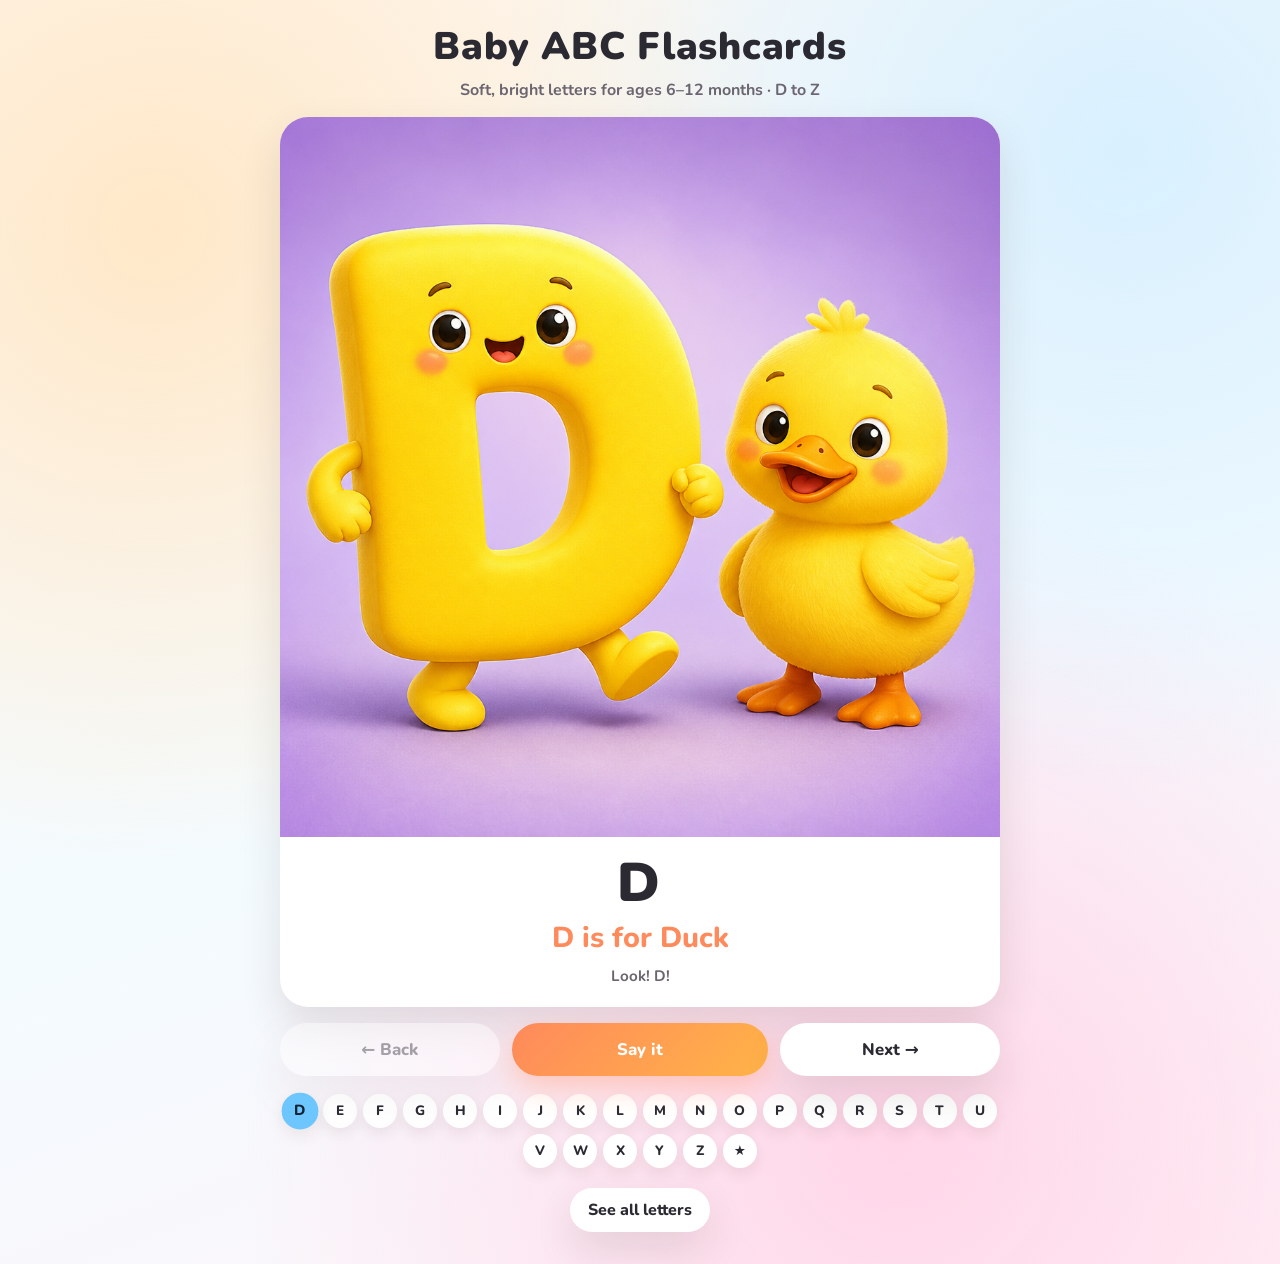
==== baby-alphabet/index.html @ 134127eb "Add baby ABC flashcard images for letters D–Z Create a consistent low-stimulation alphabet image set" ====
<!DOCTYPE html>
<html lang="en">
<head>
  <meta charset="UTF-8" />
  <meta name="viewport" content="width=device-width, initial-scale=1, viewport-fit=cover" />
  <title>Baby ABC Flashcards · D–Z</title>
  <link rel="preconnect" href="https://fonts.googleapis.com" />
  <link rel="preconnect" href="https://fonts.gstatic.com" crossorigin />
  <link href="https://fonts.googleapis.com/css2?family=Nunito:wght@700;800;900&display=swap" rel="stylesheet" />
  <style>
    :root {
      --bg: #fff8f2;
      --ink: #2b2a33;
      --muted: #6b6570;
      --card: #ffffff;
      --accent: #ff8a5c;
      --accent-2: #6ec6ff;
      --soft: #ffe3d3;
      --shadow: 0 18px 40px rgba(60, 40, 30, 0.12);
    }

    * { box-sizing: border-box; }

    html, body {
      margin: 0;
      min-height: 100%;
      font-family: "Nunito", system-ui, sans-serif;
      color: var(--ink);
      background:
        radial-gradient(circle at 12% 18%, #ffe8c8 0%, transparent 42%),
        radial-gradient(circle at 88% 12%, #d8f0ff 0%, transparent 40%),
        radial-gradient(circle at 70% 90%, #ffd6e8 0%, transparent 45%),
        linear-gradient(160deg, #fff8f2, #f3fbff 55%, #fff4f8);
    }

    body {
      display: flex;
      flex-direction: column;
      align-items: center;
      padding: 1.25rem 1rem 2rem;
    }

    header {
      width: min(720px, 100%);
      text-align: center;
      margin-bottom: 1rem;
      animation: rise 0.7s ease-out both;
    }

    h1 {
      margin: 0;
      font-size: clamp(1.6rem, 5vw, 2.4rem);
      font-weight: 900;
      letter-spacing: 0.02em;
    }

    .subtitle {
      margin: 0.4rem 0 0;
      color: var(--muted);
      font-size: 1rem;
      font-weight: 700;
    }

    .card {
      width: min(720px, 100%);
      background: var(--card);
      border-radius: 28px;
      box-shadow: var(--shadow);
      overflow: hidden;
      animation: pop 0.55s ease-out both;
    }

    .image-wrap {
      position: relative;
      aspect-ratio: 1;
      background: var(--soft);
      overflow: hidden;
    }

    .image-wrap img {
      width: 100%;
      height: 100%;
      object-fit: cover;
      display: block;
      transition: opacity 0.35s ease, transform 0.45s ease;
    }

    .image-wrap img.swap {
      opacity: 0;
      transform: scale(0.97);
    }

    .caption {
      padding: 1.1rem 1.25rem 1.35rem;
      text-align: center;
    }

    .letter-say {
      margin: 0;
      font-size: clamp(2rem, 8vw, 3.4rem);
      font-weight: 900;
      line-height: 1.05;
      letter-spacing: 0.04em;
    }

    .word-say {
      margin: 0.35rem 0 0;
      font-size: clamp(1.25rem, 4.5vw, 1.8rem);
      font-weight: 800;
      color: var(--accent);
    }

    .hint {
      margin: 0.55rem 0 0;
      color: var(--muted);
      font-size: 0.95rem;
      font-weight: 700;
    }

    .controls {
      width: min(720px, 100%);
      display: flex;
      gap: 0.75rem;
      margin-top: 1rem;
      animation: rise 0.8s ease-out both;
    }

    button {
      appearance: none;
      border: 0;
      border-radius: 999px;
      padding: 0.95rem 1.1rem;
      font: inherit;
      font-weight: 800;
      font-size: 1.05rem;
      cursor: pointer;
      transition: transform 0.15s ease, background 0.2s ease, opacity 0.2s ease;
    }

    button:active { transform: scale(0.97); }
    button:disabled { opacity: 0.4; cursor: not-allowed; }

    .nav {
      flex: 1;
      background: #fff;
      color: var(--ink);
      box-shadow: var(--shadow);
    }

    .nav:hover { background: #fff6ef; }

    .speak {
      flex: 1.2;
      background: linear-gradient(135deg, var(--accent), #ffb347);
      color: #fff;
      box-shadow: 0 12px 28px rgba(255, 138, 92, 0.35);
    }

    .dots {
      width: min(720px, 100%);
      display: flex;
      flex-wrap: wrap;
      gap: 0.4rem;
      justify-content: center;
      margin-top: 1.1rem;
    }

    .dots button {
      width: 2.1rem;
      height: 2.1rem;
      padding: 0;
      border-radius: 50%;
      background: #fff;
      color: var(--ink);
      box-shadow: 0 6px 14px rgba(60, 40, 30, 0.08);
      font-size: 0.85rem;
    }

    .dots button[aria-current="true"] {
      background: var(--accent-2);
      color: #123;
      transform: scale(1.08);
    }

    .grid-link {
      margin-top: 1.25rem;
      font-weight: 800;
      color: var(--ink);
      text-decoration: none;
      background: #fff;
      padding: 0.7rem 1.1rem;
      border-radius: 999px;
      box-shadow: var(--shadow);
    }

    #grid {
      width: min(960px, 100%);
      display: none;
      grid-template-columns: repeat(auto-fill, minmax(160px, 1fr));
      gap: 0.85rem;
      margin-top: 1.5rem;
    }

    #grid.show { display: grid; }

    #grid a {
      text-decoration: none;
      color: inherit;
      background: #fff;
      border-radius: 18px;
      overflow: hidden;
      box-shadow: var(--shadow);
      transition: transform 0.15s ease;
    }

    #grid a:hover { transform: translateY(-2px); }

    #grid img {
      width: 100%;
      aspect-ratio: 1;
      object-fit: cover;
      display: block;
    }

    #grid p {
      margin: 0;
      padding: 0.55rem 0.6rem 0.7rem;
      text-align: center;
      font-weight: 800;
      font-size: 0.95rem;
    }

    @keyframes rise {
      from { opacity: 0; transform: translateY(10px); }
      to { opacity: 1; transform: translateY(0); }
    }

    @keyframes pop {
      from { opacity: 0; transform: scale(0.97); }
      to { opacity: 1; transform: scale(1); }
    }

    @media (prefers-reduced-motion: reduce) {
      *, *::before, *::after {
        animation: none !important;
        transition: none !important;
      }
    }
  </style>
</head>
<body>
  <header>
    <h1>Baby ABC Flashcards</h1>
    <p class="subtitle">Soft, bright letters for ages 6–12 months · D to Z</p>
  </header>

  <section class="card" aria-live="polite">
    <div class="image-wrap">
      <img id="cardImage" src="images/letter-d-duck.png" alt="Letter D for Duck" />
    </div>
    <div class="caption">
      <p class="letter-say" id="letterSay">D</p>
      <p class="word-say" id="wordSay">D is for Duck</p>
      <p class="hint" id="hintSay">Look! D!</p>
    </div>
  </section>

  <div class="controls">
    <button class="nav" id="prevBtn" type="button" aria-label="Previous letter">← Back</button>
    <button class="speak" id="speakBtn" type="button" aria-label="Say the letter">Say it</button>
    <button class="nav" id="nextBtn" type="button" aria-label="Next letter">Next →</button>
  </div>

  <div class="dots" id="dots" aria-label="Jump to letter"></div>
  <a class="grid-link" href="#all" id="gridToggle">See all letters</a>

  <section id="grid" aria-label="All alphabet flashcards"></section>

  <script>
    const cards = [
      { letter: "D", word: "Duck", file: "letter-d-duck.png", hint: "Look! D!" },
      { letter: "E", word: "Elephant", file: "letter-e-elephant.png", hint: "E! Hello, E!" },
      { letter: "F", word: "Fish", file: "letter-f-fish.png", hint: "F! Floating F." },
      { letter: "G", word: "Giraffe", file: "letter-g-giraffe.png", hint: "G! Bright and happy G!" },
      { letter: "H", word: "House", file: "letter-h-house.png", hint: "H! Hop, hop, H!" },
      { letter: "I", word: "Ice Cream", file: "letter-i-icecream.png", hint: "I! Cool and tall I." },
      { letter: "J", word: "Juice", file: "letter-j-juice.png", hint: "J! Jump, jump, J!" },
      { letter: "K", word: "Kite", file: "letter-k-kite.png", hint: "K! High in the sky, K!" },
      { letter: "L", word: "Leaf", file: "letter-l-leaf.png", hint: "L! Lovely L!" },
      { letter: "M", word: "Moon", file: "letter-m-moon.png", hint: "M! Sleepy M." },
      { letter: "N", word: "Nest", file: "letter-n-nest.png", hint: "N! Cozy N." },
      { letter: "O", word: "Octopus", file: "letter-o-octopus.png", hint: "O! Round, round O!" },
      { letter: "P", word: "Penguin", file: "letter-p-penguin.png", hint: "P! Pop! Hello, P!" },
      { letter: "Q", word: "Quilt", file: "letter-q-quilt.png", hint: "Q! Pretty Q!" },
      { letter: "R", word: "Rainbow", file: "letter-r-rainbow.png", hint: "R! Colorful R!" },
      { letter: "S", word: "Sun", file: "letter-s-sun.png", hint: "S! Warm S!" },
      { letter: "T", word: "Tree", file: "letter-t-tree.png", hint: "T! Tall, strong T!" },
      { letter: "U", word: "Umbrella", file: "letter-u-umbrella.png", hint: "U! Up, up, U!" },
      { letter: "V", word: "Van", file: "letter-v-van.png", hint: "V! Vroom, vroom, V!" },
      { letter: "W", word: "Whale", file: "letter-w-whale.png", hint: "W! Splash! It’s W!" },
      { letter: "X", word: "Xylophone", file: "letter-x-xylophone.png", hint: "X! Look at X!" },
      { letter: "Y", word: "Yarn", file: "letter-y-yarn.png", hint: "Y! Cozy, sleepy Y." },
      { letter: "Z", word: "Zebra", file: "letter-z-zebra.png", hint: "Z! Zig-zag Z!" },
      { letter: "★", word: "The End", file: "alphabet-finale-the-end.png", hint: "You learned your ABCs! Good job, baby!" }
    ];

    let index = 0;
    const img = document.getElementById("cardImage");
    const letterSay = document.getElementById("letterSay");
    const wordSay = document.getElementById("wordSay");
    const hintSay = document.getElementById("hintSay");
    const prevBtn = document.getElementById("prevBtn");
    const nextBtn = document.getElementById("nextBtn");
    const speakBtn = document.getElementById("speakBtn");
    const dots = document.getElementById("dots");
    const grid = document.getElementById("grid");
    const gridToggle = document.getElementById("gridToggle");

    function render(i, animate = true) {
      index = Math.max(0, Math.min(cards.length - 1, i));
      const card = cards[index];
      const apply = () => {
        img.src = `images/${card.file}`;
        img.alt = card.letter === "★"
          ? "Alphabet grand finale — The End"
          : `Letter ${card.letter} for ${card.word}`;
        letterSay.textContent = card.letter;
        wordSay.textContent = card.letter === "★"
          ? "You learned your ABCs!"
          : `${card.letter} is for ${card.word}`;
        hintSay.textContent = card.hint;
        prevBtn.disabled = index === 0;
        nextBtn.disabled = index === cards.length - 1;
        [...dots.children].forEach((btn, n) => {
          btn.setAttribute("aria-current", n === index ? "true" : "false");
        });
        if (animate) img.classList.remove("swap");
      };

      if (animate) {
        img.classList.add("swap");
        setTimeout(apply, 180);
      } else {
        apply();
      }
    }

    cards.forEach((card, i) => {
      const btn = document.createElement("button");
      btn.type = "button";
      btn.textContent = card.letter === "★" ? "★" : card.letter;
      btn.setAttribute("aria-label", card.letter === "★" ? "Finale" : `Letter ${card.letter}`);
      btn.addEventListener("click", () => render(i));
      dots.appendChild(btn);

      const link = document.createElement("a");
      link.href = `#${card.letter}`;
      link.addEventListener("click", (e) => {
        e.preventDefault();
        render(i);
        window.scrollTo({ top: 0, behavior: "smooth" });
      });
      link.innerHTML = `<img src="images/${card.file}" alt="" loading="lazy" /><p>${
        card.letter === "★" ? "The End" : `${card.letter} · ${card.word}`
      }</p>`;
      grid.appendChild(link);
    });

    prevBtn.addEventListener("click", () => render(index - 1));
    nextBtn.addEventListener("click", () => render(index + 1));

    speakBtn.addEventListener("click", () => {
      const card = cards[index];
      const text = card.letter === "★"
        ? "You learned your A B C's! Good job, baby! Time to say bye-bye!"
        : `${card.letter}. ${card.letter} is for ${card.word}.`;
      if (!("speechSynthesis" in window)) return;
      window.speechSynthesis.cancel();
      const utter = new SpeechSynthesisUtterance(text);
      utter.rate = 0.78;
      utter.pitch = 1.1;
      window.speechSynthesis.speak(utter);
    });

    gridToggle.addEventListener("click", (e) => {
      e.preventDefault();
      const open = grid.classList.toggle("show");
      gridToggle.textContent = open ? "Hide all letters" : "See all letters";
      if (open) grid.scrollIntoView({ behavior: "smooth", block: "start" });
    });

    window.addEventListener("keydown", (e) => {
      if (e.key === "ArrowRight") render(index + 1);
      if (e.key === "ArrowLeft") render(index - 1);
      if (e.key === " ") {
        e.preventDefault();
        speakBtn.click();
      }
    });

    let touchX = null;
    document.querySelector(".card").addEventListener("touchstart", (e) => {
      touchX = e.changedTouches[0].screenX;
    }, { passive: true });
    document.querySelector(".card").addEventListener("touchend", (e) => {
      if (touchX === null) return;
      const dx = e.changedTouches[0].screenX - touchX;
      if (Math.abs(dx) > 40) render(index + (dx < 0 ? 1 : -1));
      touchX = null;
    }, { passive: true });

    render(0, false);
  </script>
</body>
</html>
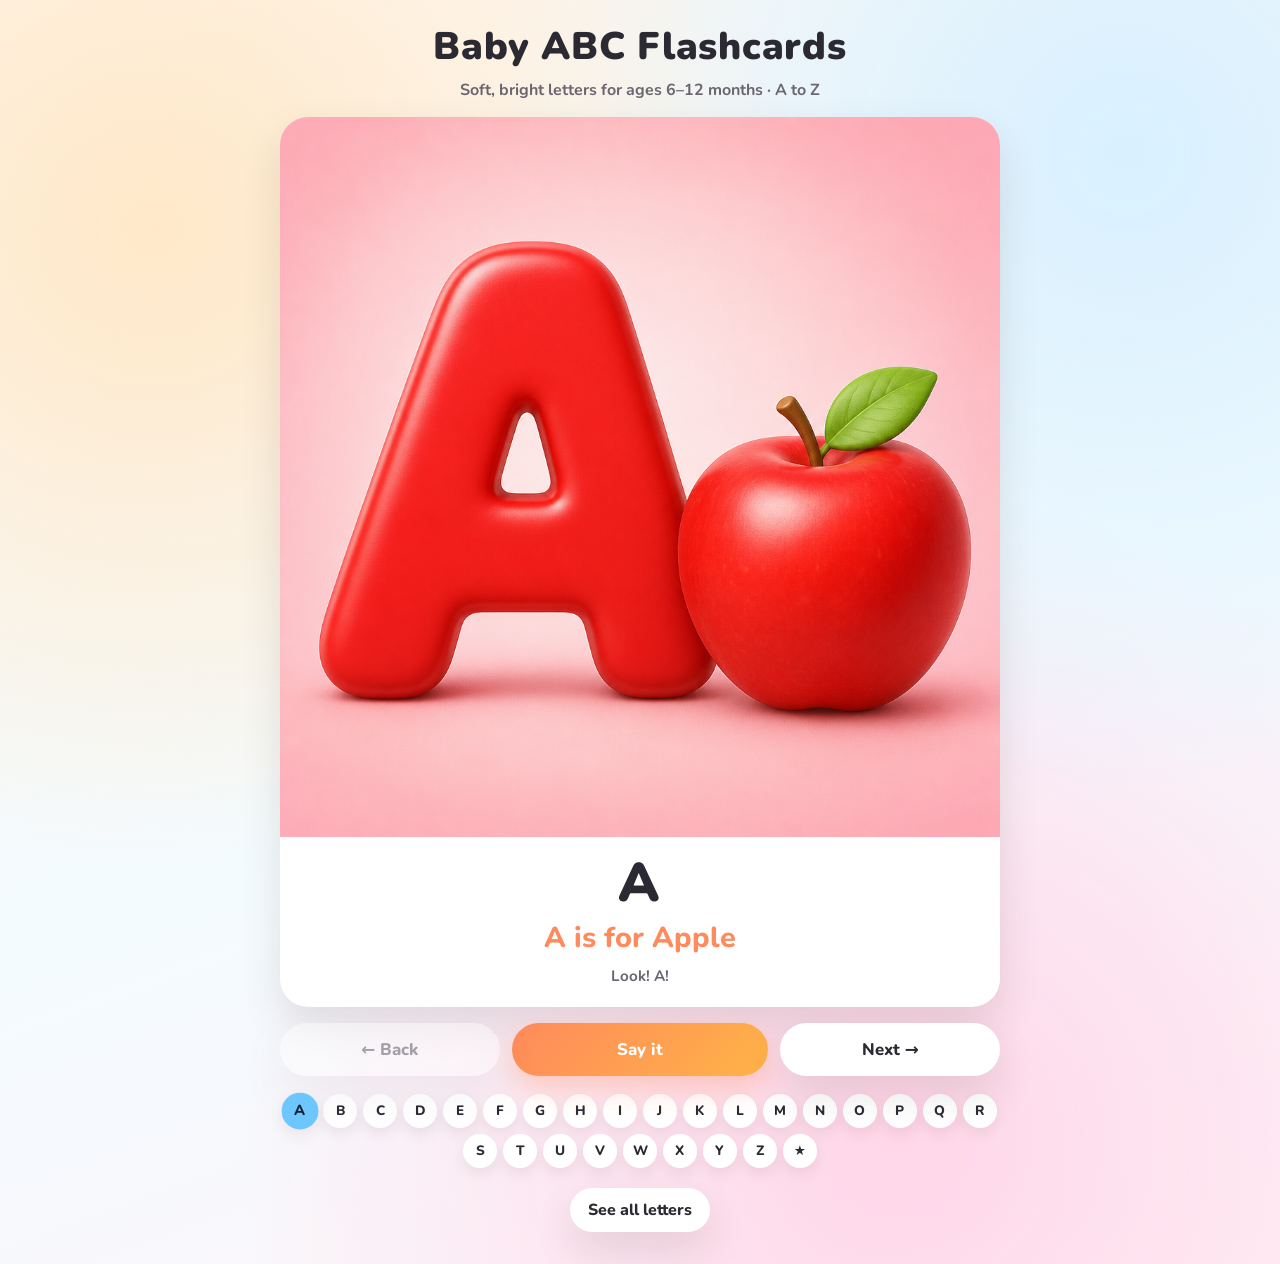
==== commit 74050c98: "Add A–C baby alphabet flashcards to complete A–Z Extend the low-stimulation flashcard set with Apple" ====
--- a/baby-alphabet/index.html
+++ b/baby-alphabet/index.html
@@ -251,17 +251,17 @@
 <body>
   <header>
     <h1>Baby ABC Flashcards</h1>
-    <p class="subtitle">Soft, bright letters for ages 6–12 months · D to Z</p>
+    <p class="subtitle">Soft, bright letters for ages 6–12 months · A to Z</p>
   </header>
 
   <section class="card" aria-live="polite">
     <div class="image-wrap">
-      <img id="cardImage" src="images/letter-d-duck.png" alt="Letter D for Duck" />
+      <img id="cardImage" src="images/letter-a-apple.png" alt="Letter A for Apple" />
     </div>
     <div class="caption">
-      <p class="letter-say" id="letterSay">D</p>
-      <p class="word-say" id="wordSay">D is for Duck</p>
-      <p class="hint" id="hintSay">Look! D!</p>
+      <p class="letter-say" id="letterSay">A</p>
+      <p class="word-say" id="wordSay">A is for Apple</p>
+      <p class="hint" id="hintSay">Look! A!</p>
     </div>
   </section>
 
@@ -278,6 +278,9 @@
 
   <script>
     const cards = [
+      { letter: "A", word: "Apple", file: "letter-a-apple.png", hint: "Look! A!" },
+      { letter: "B", word: "Ball", file: "letter-b-ball.png", hint: "B! Bounce, bounce, B!" },
+      { letter: "C", word: "Cat", file: "letter-c-cat.png", hint: "C! Cute little C!" },
       { letter: "D", word: "Duck", file: "letter-d-duck.png", hint: "Look! D!" },
       { letter: "E", word: "Elephant", file: "letter-e-elephant.png", hint: "E! Hello, E!" },
       { letter: "F", word: "Fish", file: "letter-f-fish.png", hint: "F! Floating F." },
